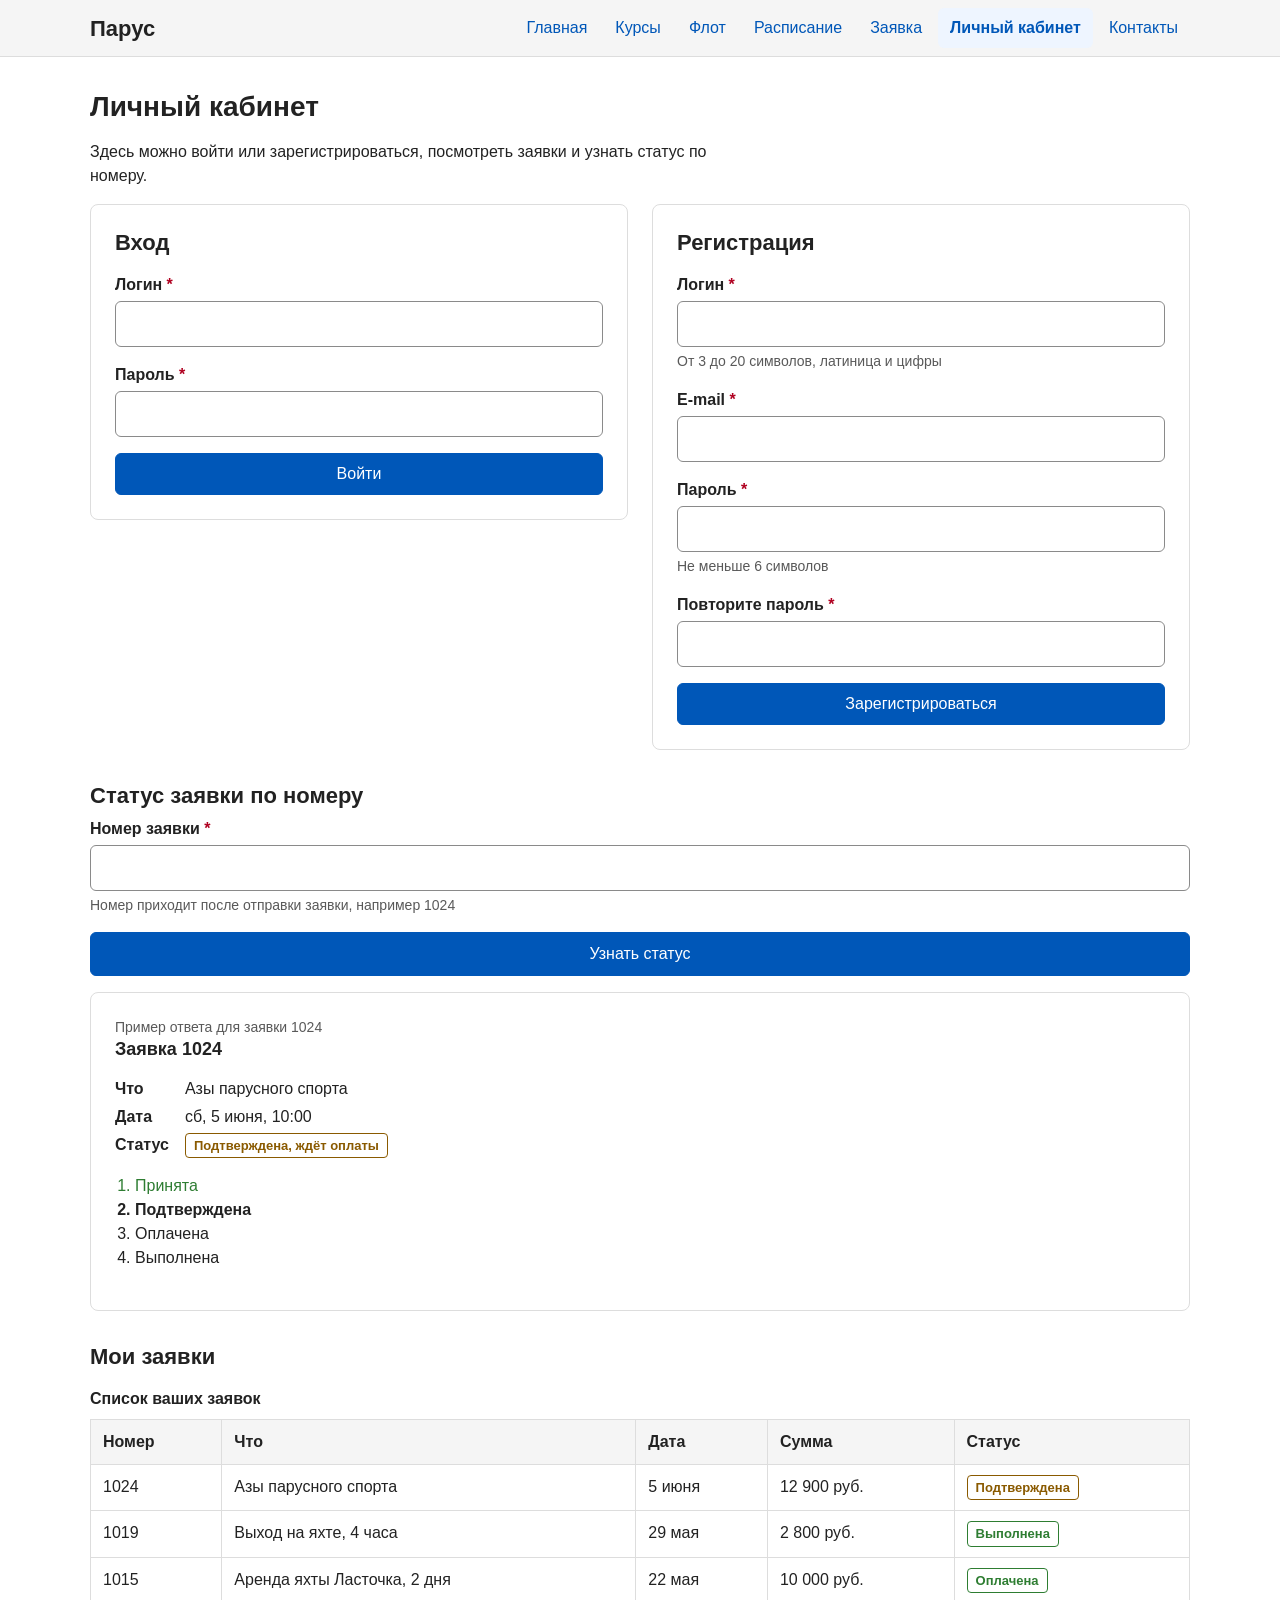
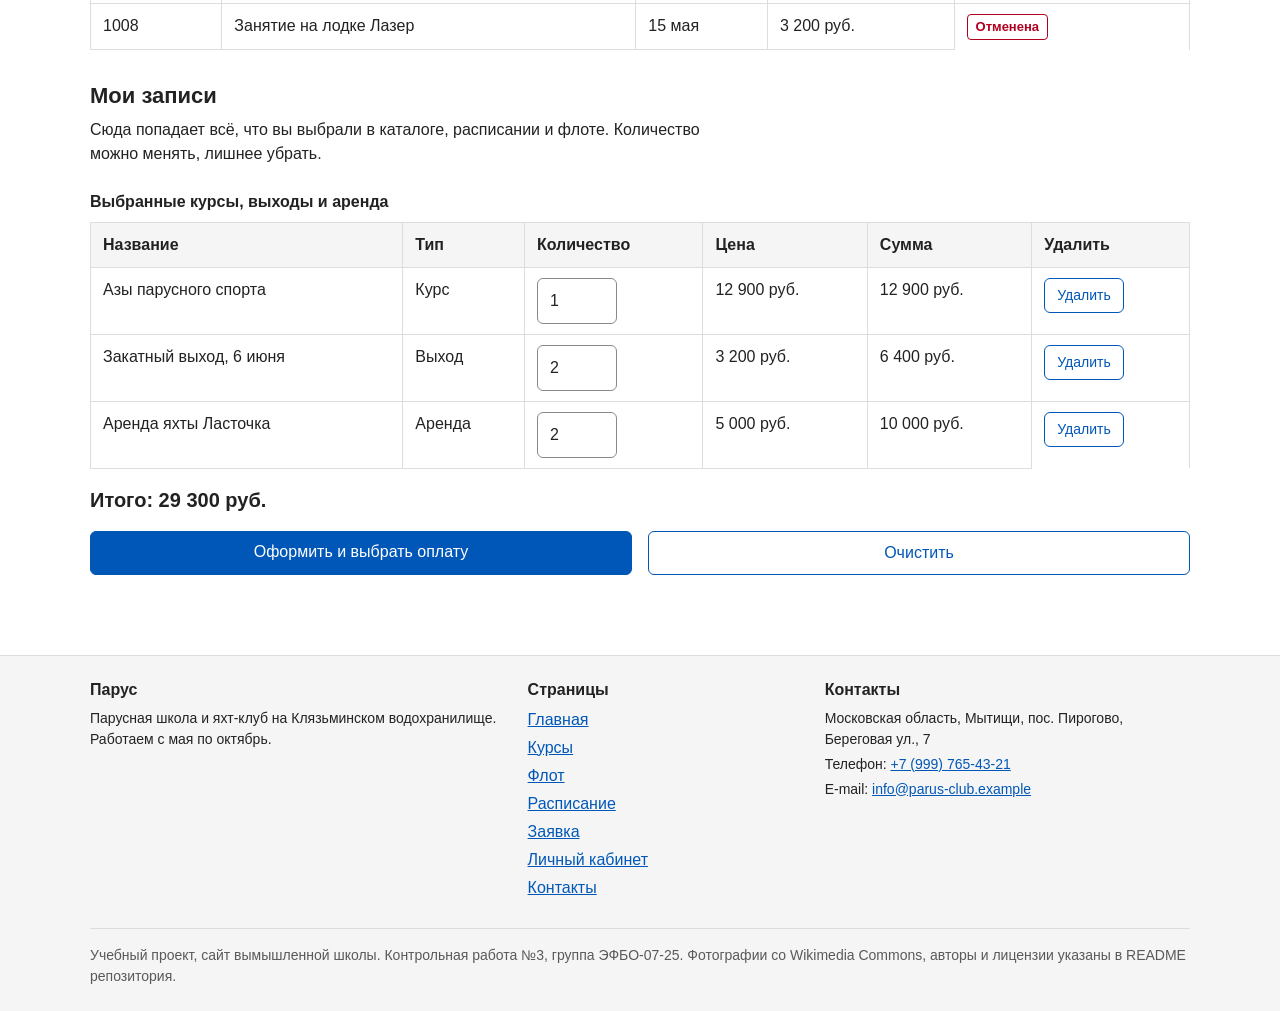
==== account.html @ 9e011e07 "chore: init kr4 project, copy files from kr3" ====
<!DOCTYPE html>
<html lang="ru">
<head>
    <meta charset="UTF-8">
    <meta name="viewport" content="width=device-width, initial-scale=1.0">
    <meta name="description" content="Личный кабинет: вход, регистрация, заявки, корзина записей и статус заявки по номеру.">
    <title>Личный кабинет | Парус</title>
    <link rel="icon" href="images/favicon.svg" type="image/svg+xml">
    <link rel="stylesheet" href="css/style.css">
    <link rel="stylesheet" href="css/responsive.css">
    <script src="js/main.js" defer></script>
</head>
<body>
    <a class="skip-link" href="#main">Перейти к основному содержимому</a>

    <header class="site-header" id="top">
        <div class="site-header__inner">
            <a class="site-header__logo" href="index.html">Парус</a>

            <button class="site-header__toggle" type="button" aria-expanded="false" aria-controls="site-nav">Меню</button>

            <nav class="site-nav" id="site-nav" aria-label="Основная навигация">
                <ul class="site-nav__list">
                    <li class="site-nav__item"><a class="site-nav__link" href="index.html">Главная</a></li>
                    <li class="site-nav__item"><a class="site-nav__link" href="courses.html">Курсы</a></li>
                    <li class="site-nav__item"><a class="site-nav__link" href="fleet.html">Флот</a></li>
                    <li class="site-nav__item"><a class="site-nav__link" href="schedule.html">Расписание</a></li>
                    <li class="site-nav__item"><a class="site-nav__link" href="order.html">Заявка</a></li>
                    <li class="site-nav__item"><a class="site-nav__link site-nav__link--active" href="account.html" aria-current="page">Личный кабинет</a></li>
                    <li class="site-nav__item"><a class="site-nav__link" href="contacts.html">Контакты</a></li>
                </ul>
            </nav>
        </div>
    </header>

    <main id="main" class="main" tabindex="-1">
        <h1>Личный кабинет</h1>
        <p class="section__text">Здесь можно войти или зарегистрироваться, посмотреть заявки и узнать статус по номеру.</p>

        <section class="section" id="auth">
            <div class="auth">
                <section class="auth__box" aria-labelledby="login-title">
                    <h2 id="login-title">Вход</h2>
                    <form class="form" id="login-form" action="account.html" method="get">
                        <div class="form__group">
                            <label class="form__label" for="login-name">Логин <span class="form__required" aria-hidden="true">*</span></label>
                            <input class="form__input" id="login-name" name="login" type="text" required autocomplete="username" aria-describedby="login-name-error">
                            <p class="form__error" id="login-name-error"></p>
                        </div>
                        <div class="form__group">
                            <label class="form__label" for="login-password">Пароль <span class="form__required" aria-hidden="true">*</span></label>
                            <input class="form__input" id="login-password" type="password" required autocomplete="current-password" aria-describedby="login-password-error">
                            <p class="form__error" id="login-password-error"></p>
                        </div>
                        <button class="button button--primary" type="submit">Войти</button>
                    </form>
                </section>
                <section class="auth__box" aria-labelledby="register-title">
                    <h2 id="register-title">Регистрация</h2>
                    <form class="form" id="register-form" action="account.html" method="get">
                        <div class="form__group">
                            <label class="form__label" for="reg-name">Логин <span class="form__required" aria-hidden="true">*</span></label>
                            <input class="form__input" id="reg-name" name="login" type="text" required autocomplete="username" aria-describedby="reg-name-hint reg-name-error">
                            <p class="form__note" id="reg-name-hint">От 3 до 20 символов, латиница и цифры</p>
                            <p class="form__error" id="reg-name-error"></p>
                        </div>
                        <div class="form__group">
                            <label class="form__label" for="reg-email">E-mail <span class="form__required" aria-hidden="true">*</span></label>
                            <input class="form__input" id="reg-email" name="email" type="email" required autocomplete="email" aria-describedby="reg-email-error">
                            <p class="form__error" id="reg-email-error"></p>
                        </div>
                        <div class="form__group">
                            <label class="form__label" for="reg-password">Пароль <span class="form__required" aria-hidden="true">*</span></label>
                            <input class="form__input" id="reg-password" type="password" required autocomplete="new-password" aria-describedby="reg-password-hint reg-password-error">
                            <p class="form__note" id="reg-password-hint">Не меньше 6 символов</p>
                            <p class="form__error" id="reg-password-error"></p>
                        </div>
                        <div class="form__group">
                            <label class="form__label" for="reg-password2">Повторите пароль <span class="form__required" aria-hidden="true">*</span></label>
                            <input class="form__input" id="reg-password2" type="password" required autocomplete="new-password" aria-describedby="reg-password2-error">
                            <p class="form__error" id="reg-password2-error"></p>
                        </div>
                        <button class="button button--primary" type="submit">Зарегистрироваться</button>
                    </form>
                </section>
            </div>
        </section>

        <section class="section" id="status">
            <h2 class="section__title">Статус заявки по номеру</h2>
            <form class="form" id="status-form" action="account.html" method="get">
                <div class="form__group">
                    <label class="form__label" for="status-number">Номер заявки <span class="form__required" aria-hidden="true">*</span></label>
                    <input class="form__input" id="status-number" name="number" type="number" required min="1" aria-describedby="status-number-hint status-number-error">
                    <p class="form__note" id="status-number-hint">Номер приходит после отправки заявки, например 1024</p>
                    <p class="form__error" id="status-number-error"></p>
                </div>
                <div class="form__actions">
                    <button class="button button--primary" type="submit">Узнать статус</button>
                </div>
            </form>
            <div class="status" id="status-result" aria-live="polite">
                <p class="form__note">Пример ответа для заявки 1024</p>
                <h3>Заявка 1024</h3>
                <dl class="course__facts">
                    <dt>Что</dt>
                    <dd>Азы парусного спорта</dd>
                    <dt>Дата</dt>
                    <dd>сб, 5 июня, 10:00</dd>
                    <dt>Статус</dt>
                    <dd><span class="badge badge--wait">Подтверждена, ждёт оплаты</span></dd>
                </dl>
                <ol class="status-steps">
                    <li class="status-steps__item status-steps__item--done">Принята</li>
                    <li class="status-steps__item status-steps__item--current">Подтверждена</li>
                    <li class="status-steps__item">Оплачена</li>
                    <li class="status-steps__item">Выполнена</li>
                </ol>
            </div>
        </section>

        <section class="section" id="orders">
            <h2 class="section__title">Мои заявки</h2>
            <table class="info-table table--cards">
                <caption id="orders-caption">Список ваших заявок</caption>
                <thead>
                    <tr><th scope="col">Номер</th><th scope="col">Что</th><th scope="col">Дата</th><th scope="col">Сумма</th><th scope="col">Статус</th></tr>
                </thead>
                <tbody>
                    <tr data-order="1024">
                        <td data-label="Номер">1024</td>
                        <td data-label="Что">Азы парусного спорта</td>
                        <td data-label="Дата">5 июня</td>
                        <td data-label="Сумма">12 900 руб.</td>
                        <td data-label="Статус"><span class="badge badge--wait">Подтверждена</span></td>
                    </tr>
                    <tr data-order="1019">
                        <td data-label="Номер">1019</td>
                        <td data-label="Что">Выход на яхте, 4 часа</td>
                        <td data-label="Дата">29 мая</td>
                        <td data-label="Сумма">2 800 руб.</td>
                        <td data-label="Статус"><span class="badge badge--ok">Выполнена</span></td>
                    </tr>
                    <tr data-order="1015">
                        <td data-label="Номер">1015</td>
                        <td data-label="Что">Аренда яхты Ласточка, 2 дня</td>
                        <td data-label="Дата">22 мая</td>
                        <td data-label="Сумма">10 000 руб.</td>
                        <td data-label="Статус"><span class="badge badge--ok">Оплачена</span></td>
                    </tr>
                    <tr data-order="1008">
                        <td data-label="Номер">1008</td>
                        <td data-label="Что">Занятие на лодке Лазер</td>
                        <td data-label="Дата">15 мая</td>
                        <td data-label="Сумма">3 200 руб.</td>
                        <td data-label="Статус"><span class="badge badge--closed">Отменена</span></td>
                    </tr>
                </tbody>
            </table>
        </section>

        <section class="section" id="cart">
            <h2 class="section__title">Мои записи</h2>
            <p class="section__text">Сюда попадает всё, что вы выбрали в каталоге, расписании и флоте. Количество можно менять, лишнее убрать.</p>
            <table class="info-table table--cards">
                <caption id="cart-caption">Выбранные курсы, выходы и аренда</caption>
                <thead>
                    <tr><th scope="col">Название</th><th scope="col">Тип</th><th scope="col">Количество</th><th scope="col">Цена</th><th scope="col">Сумма</th><th scope="col">Удалить</th></tr>
                </thead>
                <tbody>
                    <tr data-cart="1" data-kind="course" data-price="12900">
                        <td data-label="Название">Азы парусного спорта</td>
                        <td data-label="Тип">Курс</td>
                        <td data-label="Количество"><input class="form__input" id="cart-qty-1" name="qty" type="number" min="1" max="14" value="1" aria-label="Количество: Азы парусного спорта"></td>
                        <td data-label="Цена">12 900 руб.</td>
                        <td data-label="Сумма">12 900 руб.</td>
                        <td class="info-table__action" data-label="Удалить"><button class="button button--secondary button--small" type="button" data-remove="1">Удалить</button></td>
                    </tr>
                    <tr data-cart="2" data-kind="trip" data-price="3200">
                        <td data-label="Название">Закатный выход, 6 июня</td>
                        <td data-label="Тип">Выход</td>
                        <td data-label="Количество"><input class="form__input" id="cart-qty-2" name="qty" type="number" min="1" max="14" value="2" aria-label="Количество: Закатный выход, 6 июня"></td>
                        <td data-label="Цена">3 200 руб.</td>
                        <td data-label="Сумма">6 400 руб.</td>
                        <td class="info-table__action" data-label="Удалить"><button class="button button--secondary button--small" type="button" data-remove="2">Удалить</button></td>
                    </tr>
                    <tr data-cart="3" data-kind="rent" data-price="5000">
                        <td data-label="Название">Аренда яхты Ласточка</td>
                        <td data-label="Тип">Аренда</td>
                        <td data-label="Количество"><input class="form__input" id="cart-qty-3" name="qty" type="number" min="1" max="14" value="2" aria-label="Количество: Аренда яхты Ласточка"></td>
                        <td data-label="Цена">5 000 руб.</td>
                        <td data-label="Сумма">10 000 руб.</td>
                        <td class="info-table__action" data-label="Удалить"><button class="button button--secondary button--small" type="button" data-remove="3">Удалить</button></td>
                    </tr>
                </tbody>
            </table>
            <p class="cart__total" id="cart-total">Итого: 29 300 руб.</p>
            <div class="form__actions">
                <a class="button button--primary" href="order.html#payment">Оформить и выбрать оплату</a>
                <button class="button button--secondary" type="button" data-clear-cart>Очистить</button>
            </div>
        </section>
    </main>

    <footer class="site-footer">
        <div class="site-footer__inner">
            <div class="site-footer__col">
                <h2 class="site-footer__title">Парус</h2>
                <p class="site-footer__text">Парусная школа и яхт-клуб на Клязьминском водохранилище. Работаем с мая по октябрь.</p>
            </div>
            <div class="site-footer__col">
                <h2 class="site-footer__title">Страницы</h2>
                <ul class="site-footer__list">
                    <li class="site-footer__item"><a href="index.html">Главная</a></li>
                    <li class="site-footer__item"><a href="courses.html">Курсы</a></li>
                    <li class="site-footer__item"><a href="fleet.html">Флот</a></li>
                    <li class="site-footer__item"><a href="schedule.html">Расписание</a></li>
                    <li class="site-footer__item"><a href="order.html">Заявка</a></li>
                    <li class="site-footer__item"><a href="account.html">Личный кабинет</a></li>
                    <li class="site-footer__item"><a href="contacts.html">Контакты</a></li>
                </ul>
            </div>
            <div class="site-footer__col">
                <h2 class="site-footer__title">Контакты</h2>
                <p class="site-footer__text">Московская область, Мытищи, пос. Пирогово, Береговая ул., 7</p>
                <p class="site-footer__text">Телефон: <a href="tel:+79997654321">+7 (999) 765-43-21</a></p>
                <p class="site-footer__text">E-mail: <a href="mailto:info@parus-club.example">info@parus-club.example</a></p>
            </div>
        </div>
        <p class="site-footer__copy">Учебный проект, сайт вымышленной школы. Контрольная работа №3, группа ЭФБО-07-25. Фотографии со Wikimedia Commons, авторы и лицензии указаны в README репозитория.</p>
    </footer>
</body>
</html>
---- css/style.css ----
/* ===============================
1. Переменные проекта
=============================== */

:root {
    /* Основные цвета проекта */
    --color-bg: #ffffff;
    --color-text: #222222;
    --color-muted: #595959;
    --color-primary: #0057b8;
    --color-primary-dark: #003f86;
    --color-border: #dddddd;
    --color-field: #8a8a8a;
    --color-surface: #f5f5f5;
    --color-surface-accent: #eef5ff;
    --color-danger: #b00020;
    --color-success: #2e7d32;
    --color-warning: #8a5a00;
    --color-white: #ffffff;

    /* Отступы */
    --space-xs: 4px;
    --space-sm: 8px;
    --space-md: 16px;
    --space-lg: 24px;
    --space-xl: 32px;

    /* Скругления */
    --radius-sm: 6px;
    --radius-md: 8px;

    /* Размеры */
    --container-width: 1100px;
    --header-height: 64px;
}

/* ===============================
2. Базовые стили
=============================== */

body {
    margin: 0;
    font-family: Arial, Helvetica, sans-serif;
    font-size: 16px;
    line-height: 1.5;
    color: var(--color-text);
    background-color: var(--color-bg);
}

h1,
h2,
h3 {
    margin: 0 0 var(--space-md);
    line-height: 1.25;
}

h1 {
    font-size: 28px;
}

h2 {
    font-size: 22px;
}

h3 {
    font-size: 18px;
}

p {
    margin: 0 0 var(--space-md);
}

a {
    color: var(--color-primary);
}

a:hover {
    color: var(--color-primary-dark);
}

/*
Кнопка - отдельный блок. Цвет задаёт модификатор:
button--primary (основная) или button--secondary (второстепенная).
*/
.button {
    display: inline-block;
    padding: var(--space-sm) var(--space-md);
    font: inherit;
    text-align: center;
    text-decoration: none;
    border: 1px solid var(--color-primary);
    border-radius: var(--radius-sm);
    cursor: pointer;
}

.button--primary {
    color: var(--color-white);
    background-color: var(--color-primary);
}

/*
Цвет текста указан ещё раз, иначе у ссылки-кнопки срабатывает a:hover
и текст сливается с фоном.
*/
.button--primary:hover {
    color: var(--color-white);
    background-color: var(--color-primary-dark);
}

.button--secondary {
    color: var(--color-primary);
    background-color: var(--color-white);
}

.button--secondary:hover {
    color: var(--color-primary-dark);
    background-color: var(--color-surface-accent);
}

.button--small {
    padding: 6px 12px;
    font-size: 14px;
}

/*
Бейдж: категория курса, статус заявки, пометка "Набор закрыт".
*/
.badge {
    display: inline-block;
    padding: 2px 8px;
    font-size: 13px;
    font-weight: bold;
    color: var(--color-primary);
    background-color: var(--color-surface-accent);
    border: 1px solid var(--color-primary);
    border-radius: 4px;
}

.badge--closed {
    color: var(--color-danger);
    background-color: var(--color-white);
    border-color: var(--color-danger);
}

.badge--ok {
    color: var(--color-success);
    background-color: var(--color-white);
    border-color: var(--color-success);
}

.badge--wait {
    color: var(--color-warning);
    background-color: var(--color-white);
    border-color: var(--color-warning);
}

.muted {
    color: var(--color-muted);
}

/* ===============================
3. Шапка и навигация
=============================== */

.site-header {
    background-color: var(--color-surface);
    border-bottom: 1px solid var(--color-border);
}

.site-header__logo {
    font-size: 22px;
    font-weight: bold;
    color: var(--color-text);
    text-decoration: none;
}

.site-header__logo:hover {
    color: var(--color-primary);
}

.site-nav__list {
    margin: 0;
    padding: 0;
    list-style: none;
}

.site-nav__link {
    color: var(--color-primary);
    text-decoration: none;
    border-radius: var(--radius-sm);
}

.site-nav__link:hover {
    color: var(--color-white);
    background-color: var(--color-primary);
}

/* Пункт текущей страницы */
.site-nav__link--active {
    font-weight: bold;
    background-color: var(--color-surface-accent);
}

/* ===============================
4. Подвал
=============================== */

.site-footer {
    margin-top: var(--space-xl);
    background-color: var(--color-surface);
    border-top: 1px solid var(--color-border);
}

.site-footer__title {
    margin-bottom: var(--space-sm);
    font-size: 16px;
}

.site-footer__list {
    margin: 0;
    padding: 0;
    list-style: none;
}

.site-footer__item {
    margin-bottom: var(--space-xs);
}

.site-footer__text {
    margin: 0 0 var(--space-xs);
    font-size: 14px;
}

.site-footer__copy {
    margin: 0;
    padding: var(--space-md) 0 var(--space-lg);
    font-size: 14px;
    color: var(--color-muted);
    border-top: 1px solid var(--color-border);
}

/* ===============================
5. Разделы страницы
=============================== */

.section {
    margin-bottom: var(--space-xl);
}

.section__header {
    margin-bottom: var(--space-md);
}

.section__title {
    margin-bottom: var(--space-sm);
}

.section__text {
    max-width: 70ch;
}

/* Главный блок страницы */
.hero__title {
    font-size: 30px;
}

.hero__text {
    font-size: 18px;
}

.hero__image {
    display: block;
    border: 1px solid var(--color-border);
    border-radius: var(--radius-md);
}

/* Короткие факты о школе */
.facts__item {
    padding: var(--space-md);
    background-color: var(--color-surface);
    border: 1px solid var(--color-border);
    border-radius: var(--radius-md);
}

.facts__title {
    margin-bottom: var(--space-xs);
    font-size: 18px;
}

.facts__text {
    margin: 0;
}

/* ===============================
6. Карточки курсов, лодок и отзывов
=============================== */

.product-card {
    background-color: var(--color-white);
    border: 1px solid var(--color-border);
    border-radius: var(--radius-md);
    overflow: hidden;
}

.product-card__image {
    display: block;
    width: 100%;
    aspect-ratio: 4 / 3;
    object-fit: cover;
}

.product-card__body {
    padding: var(--space-md);
}

.product-card__category {
    margin-bottom: var(--space-xs);
    font-size: 14px;
    color: var(--color-muted);
}

.product-card__title {
    margin-bottom: var(--space-sm);
    font-size: 18px;
}

.product-card__link {
    color: var(--color-text);
    text-decoration: none;
}

.product-card__link:hover {
    color: var(--color-primary);
    text-decoration: underline;
}

.product-card__description {
    font-size: 15px;
}

.product-card__meta {
    margin: 0 0 var(--space-sm);
    padding: 0;
    font-size: 14px;
    list-style: none;
}

.product-card__price {
    margin-bottom: var(--space-md);
    font-size: 20px;
    font-weight: bold;
}

.review {
    margin: 0;
    padding: var(--space-md);
    background-color: var(--color-surface);
    border: 1px solid var(--color-border);
    border-radius: var(--radius-md);
}

.review__text {
    margin-bottom: var(--space-sm);
}

.review__author {
    margin: 0;
    font-size: 14px;
    color: var(--color-muted);
}

/* ===============================
7. Таблицы
=============================== */

.info-table {
    border-collapse: collapse;
}

.info-table th,
.info-table td {
    padding: 10px 12px;
    text-align: left;
    vertical-align: top;
    border: 1px solid var(--color-border);
}

.info-table th {
    background-color: var(--color-surface);
}

.info-table caption {
    padding: var(--space-sm) 0;
    font-weight: bold;
    text-align: left;
}

/* ===============================
8. Каталог и фильтры
=============================== */

.catalog-filters {
    padding: var(--space-md);
    background-color: var(--color-surface);
    border: 1px solid var(--color-border);
    border-radius: var(--radius-md);
}

.catalog-filters__title {
    margin-bottom: var(--space-md);
    font-size: 18px;
}

.catalog-count {
    font-weight: bold;
}

.catalog-empty {
    padding: var(--space-md);
    border: 1px dashed var(--color-field);
    border-radius: var(--radius-md);
}

/* ===============================
9. Формы
=============================== */

.form__label {
    font-weight: bold;
}

.form__input,
.form__select,
.form__textarea {
    padding: 10px 12px;
    font: inherit;
    color: var(--color-text);
    background-color: var(--color-white);
    border: 1px solid var(--color-field);
    border-radius: var(--radius-sm);
}

.form__textarea {
    resize: vertical;
}

.form__fieldset {
    margin: 0;
    padding: var(--space-sm) var(--space-md) var(--space-md);
    border: 1px solid var(--color-border);
    border-radius: var(--radius-md);
}

.form__legend {
    padding: 0 var(--space-sm);
    font-weight: bold;
}

.form__note {
    margin: 0;
    font-size: 14px;
    color: var(--color-muted);
}

.form__error {
    margin: 0;
    font-size: 14px;
    color: var(--color-danger);
}

.form__error:empty {
    display: none;
}

.form__check {
    display: flex;
    align-items: flex-start;
    gap: var(--space-sm);
}

.payment-block__title {
    margin: 0;
    font-size: 18px;
    font-weight: bold;
}

.payment-block {
    padding: var(--space-md);
    background-color: var(--color-surface);
    border: 1px solid var(--color-border);
    border-radius: var(--radius-md);
}

.form__result:empty {
    display: none;
}

.form__result {
    margin: 0;
    padding: var(--space-md);
    background-color: var(--color-surface-accent);
    border: 1px solid var(--color-primary);
    border-radius: var(--radius-md);
}

/* ===============================
10. Модальное окно
=============================== */

.modal {
    padding: var(--space-md);
    color: var(--color-text);
    background-color: var(--color-white);
    border: 1px solid var(--color-field);
    border-radius: var(--radius-md);
}

.modal::backdrop {
    background-color: rgb(0 0 0 / 0.5);
}

.modal__title {
    margin-bottom: var(--space-sm);
}

.modal__close {
    font: inherit;
    font-size: 24px;
    line-height: 1;
    color: var(--color-text);
    background-color: var(--color-white);
    border: 1px solid var(--color-field);
    border-radius: var(--radius-sm);
    cursor: pointer;
}

/* ===============================
11. Страница курса, флот, расписание, заказ, кабинет, контакты
=============================== */

.course__facts,
.specs {
    margin: 0 0 var(--space-md);
    padding: 0;
}

.course__facts dt,
.specs dt {
    font-weight: bold;
}

.program__item {
    margin-bottom: var(--space-md);
}

.instructor {
    padding: var(--space-md);
    border: 1px solid var(--color-border);
    border-radius: var(--radius-md);
}

.instructor__name {
    margin-bottom: var(--space-xs);
    font-size: 18px;
}

.instructor__role {
    margin-bottom: var(--space-sm);
    font-size: 14px;
    color: var(--color-muted);
}

.steps {
    margin: 0;
    padding-left: 20px;
}

.steps__item {
    margin-bottom: var(--space-sm);
}

.calc,
.aside-box,
.quiz,
.auth__box,
.status {
    padding: var(--space-md);
    border: 1px solid var(--color-border);
    border-radius: var(--radius-md);
}

.calc__result {
    margin: 0;
    font-size: 18px;
}

.form + .status {
    margin-top: var(--space-md);
}

.status-steps {
    margin: 0 0 var(--space-md);
    padding-left: 20px;
}

.status-steps__item--done {
    color: var(--color-success);
}

.status-steps__item--current {
    font-weight: bold;
}

.cart__total {
    font-size: 20px;
    font-weight: bold;
}

.contact-card {
    padding: var(--space-md);
    background-color: var(--color-surface);
    border: 1px solid var(--color-border);
    border-radius: var(--radius-md);
}

.contact-card__title {
    margin-bottom: var(--space-xs);
    font-size: 16px;
}

.contact-card__text {
    margin: 0;
}

.map {
    border: 1px solid var(--color-border);
    border-radius: var(--radius-md);
}

.faq__item {
    padding: var(--space-sm) var(--space-md);
    border: 1px solid var(--color-border);
    border-radius: var(--radius-md);
}

.faq__question {
    font-weight: bold;
    cursor: pointer;
}

.faq__answer {
    margin: var(--space-sm) 0 0;
}

/* ===============================
12. Доступность
=============================== */

/*
Видимый фокус при переходе клавишей Tab на всех интерактивных
элементах: ссылки, кнопки, поля, вопросы, прокручиваемая обёртка таблицы.
Рамка 3px с отступом заметна и на синих кнопках.
*/
:focus-visible {
    outline: 3px solid var(--color-primary);
    outline-offset: 3px;
}

/*
Ссылка пропуска к основному содержимому. Спрятана за верхним краем
экрана и появляется только при фокусе с клавиатуры.
display: none не используем, иначе до неё нельзя дойти клавишей Tab.
*/
.skip-link {
    position: absolute;
    top: -100px;
    left: var(--space-md);
    z-index: 1000;
    padding: var(--space-sm) 12px;
    color: var(--color-white);
    background-color: #111111;
    border-radius: var(--radius-sm);
    text-decoration: none;
}

.skip-link:focus,
.skip-link:focus-visible {
    top: var(--space-md);
    color: var(--color-white);
}

/*
На main фокус переходит после ссылки пропуска (tabindex="-1").
Рамку вокруг всего содержимого страницы не рисуем.
*/
.main:focus {
    outline: none;
}

/*
Звёздочка у обязательных полей. Цвет не единственный признак:
рядом с формой есть пояснение, а у поля стоит атрибут required.
*/
.form__required {
    color: var(--color-danger);
}

/* Поле с ошибкой выделяется рамкой и текстом сообщения под полем */
.form__input[aria-invalid="true"],
.form__select[aria-invalid="true"],
.form__textarea[aria-invalid="true"] {
    border-color: var(--color-danger);
    border-width: 2px;
}
---- css/responsive.css ----
/*
  Адаптивные стили для контрольной работы №3.
  Подход: Mobile First.
  Базовые стили рассчитаны на мобильный экран.
  Расширения добавляются через min-width медиазапросы.
*/

/*
Точки перелома выбраны там, где содержимому становится тесно
или, наоборот, появляется место, а не под конкретные модели телефонов:

640px  - карточки в две колонки, подвал в две колонки, поля формы по два в строке,
         таблицы-карточки по две в ряд;
768px  - фото рядом с текстом, шапка прилипает к верху окна, блоки с отступами побольше;
900px  - таблицы-карточки снова обычные таблицы, главный блок в две колонки,
         отзывы и преподаватели в три колонки;
1024px - меню в одну строку вместо кнопки, фильтры каталога слева,
         заявка и калькулятор рядом, карточки в три колонки;
1200px - в каталоге с фильтрами три карточки в ряд.

Проверенные ширины: 360px, 430px, 768px, 1024px, 1440px.
*/

/* ===============================
Базовый каркас
=============================== */

*,
*::before,
*::after {
    box-sizing: border-box;
}

html {
    scroll-behavior: smooth;
}

/*
Картинки и видео не выходят за пределы своего блока.
height: auto сохраняет пропорции.
*/
img,
video {
    max-width: 100%;
    height: auto;
}

picture {
    display: block;
}

/*
Защита от горизонтального скролла всей страницы.
Причины переполнения исправлены в раскладке (таблицы лежат в обёртке,
сетки используют minmax(0, 1fr)), правило оставлено на всякий случай.
*/
body {
    overflow-x: hidden;
}

/*
Контейнер: почти вся ширина экрана, но не больше 1100px.
Отступы по бокам задаёт сама ширина (100% - 32px).
*/
.main,
.site-header__inner,
.site-footer__inner,
.site-footer__copy {
    width: min(100% - 32px, var(--container-width));
    margin-inline: auto;
}

.main {
    padding-block: var(--space-lg) var(--space-sm);
}

/* ===============================
Шапка и меню (телефон)
=============================== */

/*
На телефоне в шапке логотип слева и кнопка "Меню" справа.
flex-wrap нужен, чтобы открытое меню переносилось на новую строку.
*/
.site-header__inner {
    display: flex;
    flex-wrap: wrap;
    align-items: center;
    justify-content: space-between;
    gap: var(--space-sm);
    padding-block: var(--space-sm);
}

.site-header__logo {
    flex-shrink: 0;
}

.site-header__toggle {
    min-height: 44px;
    padding: var(--space-sm) var(--space-md);
    font: inherit;
    color: var(--color-primary);
    background-color: var(--color-white);
    border: 1px solid var(--color-primary);
    border-radius: var(--radius-sm);
    cursor: pointer;
}

.site-header__toggle:hover {
    background-color: var(--color-surface-accent);
}

/*
Меню скрыто, пока не нажата кнопка "Меню".
Класс site-nav--open добавляется в js/main.js.
*/
.site-nav {
    display: none;
    flex-basis: 100%;
}

.site-nav--open {
    display: block;
}

/* На телефоне пункты меню идут в колонку */
.site-nav__list {
    display: flex;
    flex-direction: column;
    gap: var(--space-xs);
    padding-bottom: var(--space-sm);
}

/* display: block делает кликабельным весь пункт, padding увеличивает зону нажатия */
.site-nav__link {
    display: block;
    padding: 12px var(--space-md);
}

/* ===============================
Главный блок
=============================== */

.hero {
    display: grid;
    gap: var(--space-lg);
    align-items: center;
    margin-bottom: var(--space-xl);
}

.hero__content {
    min-width: 0;
}

.hero__title {
    font-size: clamp(26px, 7vw, 40px);
    line-height: 1.15;
}

.hero__actions {
    display: flex;
    flex-wrap: wrap;
    gap: var(--space-sm) var(--space-md);
}

.hero__actions .button {
    flex: 1 1 200px;
    min-height: 44px;
    padding-block: 10px;
}

.hero__picture {
    display: block;
}

.hero__image {
    width: 100%;
    margin-inline: auto;
}

/* ===============================
Блоки с карточками (Grid)
=============================== */

/* Заголовок раздела и ссылка рядом с ним в одной строке */
.section__header {
    display: flex;
    flex-wrap: wrap;
    align-items: baseline;
    justify-content: space-between;
    gap: var(--space-xs) var(--space-md);
}

.facts,
.reviews,
.instructors,
.contacts-grid {
    display: grid;
    grid-template-columns: minmax(0, 1fr);
    gap: var(--space-md);
    margin: 0;
    padding: 0;
    list-style: none;
}

/*
Сетка карточек: одна колонка на телефоне.
minmax(0, 1fr) не даёт длинному слову растянуть колонку.
*/
.products-grid {
    display: grid;
    grid-template-columns: minmax(0, 1fr);
    gap: var(--space-md);
    margin: 0 0 var(--space-lg);
    padding: 0;
    list-style: none;
}

.product-card {
    display: flex;
    flex-direction: column;
    min-width: 0;
}

.product-card__body {
    display: flex;
    flex: 1;
    flex-direction: column;
}

.product-card__title,
.product-card__description {
    overflow-wrap: anywhere;
}

.product-card__actions {
    display: flex;
    flex-wrap: wrap;
    gap: var(--space-sm);
    margin-top: auto;
}

.product-card__actions .button {
    display: flex;
    flex: 1 1 auto;
    align-items: center;
    justify-content: center;
    min-height: 44px;
}

.review,
.instructor,
.contact-card {
    min-width: 0;
    overflow-wrap: anywhere;
}

/* ===============================
Таблицы
=============================== */

/*
Широкая таблица лежит в обёртке с горизонтальной прокруткой,
вся страница при этом не прокручивается вбок.
*/
.table-wrapper {
    width: 100%;
    margin-bottom: var(--space-md);
    overflow-x: auto;
    -webkit-overflow-scrolling: touch;
}

.info-table {
    width: 100%;
}

.table-wrapper .info-table {
    min-width: 640px;
}

/*
Таблица-карточки (самостоятельная доработка).
На телефоне каждая строка таблицы выглядит отдельной карточкой,
название столбца берётся из атрибута data-label у ячейки.
Заголовок таблицы прячется визуально, но остаётся для программ чтения с экрана.
*/
.table--cards {
    display: block;
    width: 100%;
    margin-bottom: var(--space-md);
}

.table--cards caption {
    display: block;
}

.table--cards thead {
    position: absolute;
    width: 1px;
    height: 1px;
    overflow: hidden;
    clip: rect(0 0 0 0);
    white-space: nowrap;
}

.table--cards tbody {
    display: block;
}

.table--cards tr {
    display: block;
    margin-bottom: var(--space-md);
    background-color: var(--color-white);
    border: 1px solid var(--color-border);
    border-radius: var(--radius-md);
}

.table--cards td,
.table--cards tbody th {
    display: flex;
    gap: var(--space-md);
    align-items: center;
    justify-content: space-between;
    min-width: 0;
    text-align: right;
    background-color: transparent;
    border: 0;
    border-bottom: 1px solid var(--color-border);
}

.table--cards tr > :last-child {
    border-bottom: 0;
}

.table--cards td::before {
    flex: 0 0 38%;
    font-weight: bold;
    text-align: left;
    content: attr(data-label);
}

.table--cards .form__input {
    width: 90px;
}

/* Ячейка с кнопкой: без подписи, кнопка на всю ширину карточки */
.table--cards .info-table__action::before {
    display: none;
}

.table--cards .info-table__action .button {
    flex: 1;
    min-height: 44px;
    display: flex;
    align-items: center;
    justify-content: center;
}

/* ===============================
Формы
=============================== */

.form {
    display: grid;
    gap: var(--space-md);
}

.form__group {
    display: grid;
    align-content: start;
    gap: var(--space-xs);
    min-width: 0;
}

.form__row {
    display: grid;
    grid-template-columns: minmax(0, 1fr);
    align-items: start;
    gap: var(--space-md);
}

.form h3 {
    margin: 0;
}

/* Поля не меньше 44px по высоте, чтобы в них было удобно попасть пальцем */
.form__input,
.form__select,
.form__textarea {
    width: 100%;
    min-height: 44px;
}

.form__textarea {
    min-height: 120px;
}

.form__fieldset {
    min-width: 0;
}

.form__check {
    align-items: center;
    min-height: 44px;
}

.form__check input {
    flex: none;
    width: 22px;
    height: 22px;
}

.form__actions {
    display: flex;
    flex-wrap: wrap;
    gap: var(--space-sm) var(--space-md);
}

.form__actions .button {
    flex: 1 1 160px;
    min-height: 44px;
}

/* ===============================
Каталог и фильтры
=============================== */

.catalog-layout {
    display: grid;
    gap: var(--space-lg);
}

.catalog-layout__products {
    min-width: 0;
}

/*
На телефоне и планшете фильтры над карточками и свёрнуты в кнопку.
Открывает их js/main.js (класс catalog-filters--open).
*/
.catalog-filters__toggle {
    width: 100%;
    min-height: 44px;
    padding: var(--space-sm) var(--space-md);
    font: inherit;
    color: var(--color-primary);
    background-color: var(--color-white);
    border: 1px solid var(--color-primary);
    border-radius: var(--radius-sm);
    cursor: pointer;
}

.catalog-filters__form {
    display: none;
    margin-top: var(--space-md);
}

.catalog-filters--open .catalog-filters__form {
    display: grid;
}

.catalog-filters__title {
    display: none;
}

/* ===============================
Модальное окно
=============================== */

/*
Окно не шире экрана минус 32px и прокручивается внутри,
если форма не помещается по высоте.
*/
.modal {
    width: min(100% - 32px, 560px);
    max-height: calc(100vh - 32px);
    overflow: auto;
}

.modal__head {
    display: flex;
    gap: var(--space-md);
    align-items: flex-start;
    justify-content: space-between;
}

.modal__close {
    flex: none;
    width: 44px;
    height: 44px;
}

/* ===============================
Страницы курса, флота, заявки, кабинета, контактов
=============================== */

/*
Блок "текст и фото". На телефоне фото и текст друг под другом,
с 768px текст и фото стоят рядом (две колонки Grid).
*/
.split {
    display: grid;
    gap: var(--space-lg);
}

.split__picture,
.split__text {
    display: block;
    min-width: 0;
}

.split + .facts {
    margin-top: var(--space-lg);
}

.split__image {
    width: 100%;
    border: 1px solid var(--color-border);
    border-radius: var(--radius-md);
}

/* Определения "название - значение" в две колонки */
.course__facts,
.specs {
    display: grid;
    grid-template-columns: max-content minmax(0, 1fr);
    gap: var(--space-xs) var(--space-md);
}

.course__facts dd,
.specs dd {
    margin: 0;
    overflow-wrap: anywhere;
}

.order,
.auth {
    display: grid;
    grid-template-columns: minmax(0, 1fr);
    gap: var(--space-lg);
}

.order__main,
.order__aside {
    display: grid;
    gap: var(--space-lg);
    min-width: 0;
}

.compare__result {
    margin-bottom: var(--space-md);
}

.faq {
    display: grid;
    gap: var(--space-sm);
}

/* Карта Яндекса: пропорции задаёт aspect-ratio, ширина не больше экрана */
.map {
    width: 100%;
    aspect-ratio: 4 / 3;
    overflow: hidden;
}

.map iframe {
    display: block;
    width: 100%;
    height: 100%;
    border: 0;
}

/* ===============================
Подвал
=============================== */

.site-footer__inner {
    display: grid;
    grid-template-columns: minmax(0, 1fr);
    gap: var(--space-md);
    padding-block: var(--space-lg);
}

/* ===============================
640px: большие телефоны и небольшие планшеты
=============================== */

@media (min-width: 640px) {
    .products-grid,
    .facts,
    .contacts-grid,
    .site-footer__inner,
    .form__row {
        grid-template-columns: repeat(2, minmax(0, 1fr));
    }

    .map {
        aspect-ratio: 16 / 9;
    }

    /* Карточки вместо строк таблицы встают по две в ряд */
    .table--cards tbody {
        display: grid;
        grid-template-columns: repeat(2, minmax(0, 1fr));
        gap: var(--space-md);
    }

    .table--cards tr {
        margin-bottom: 0;
    }
}

/* ===============================
768px: планшет
=============================== */

@media (min-width: 768px) {
    .main {
        padding-block: var(--space-xl) var(--space-md);
    }

    /* Шапка прилипает к верху окна, якоря не прячутся под ней */
    html {
        scroll-padding-top: calc(var(--header-height) + var(--space-md));
    }

    .site-header {
        position: sticky;
        top: 0;
        z-index: 100;
    }

    .table--cards .form__input {
        width: 80px;
    }

    .split {
        grid-template-columns: repeat(2, minmax(0, 1fr));
        align-items: start;
    }

    .auth {
        grid-template-columns: repeat(2, minmax(0, 1fr));
        align-items: start;
    }

    .calc,
    .aside-box,
    .quiz,
    .auth__box,
    .status {
        padding: var(--space-lg);
    }
}

/* ===============================
900px: небольшой ноутбук
=============================== */

@media (min-width: 900px) {
    /*
    Места хватает, поэтому таблицы-карточки снова показываются
    обычными таблицами: возвращаем табличные значения display.
    */
    .table--cards {
        display: table;
    }

    .table--cards caption {
        display: table-caption;
    }

    .table--cards thead {
        position: static;
        display: table-header-group;
        width: auto;
        height: auto;
        overflow: visible;
        clip: auto;
        white-space: normal;
    }

    .table--cards tbody {
        display: table-row-group;
    }

    .table--cards tr {
        display: table-row;
        margin: 0;
        border: 0;
        border-radius: 0;
    }

    .table--cards td,
    .table--cards tbody th {
        display: table-cell;
        text-align: left;
        border: 1px solid var(--color-border);
    }

    .table--cards td::before {
        content: none;
    }

    .table--cards .info-table__action .button {
        flex: none;
        display: inline-block;
        min-height: 0;
    }

    /*
    Текст слева, фото справа. Колонка с фото от 320px до 440px,
    текст занимает остальное место.
    */
    .hero {
        grid-template-columns: minmax(0, 1fr) minmax(320px, 440px);
    }

    .reviews,
    .instructors {
        grid-template-columns: repeat(3, minmax(0, 1fr));
    }

    .facts {
        grid-template-columns: repeat(3, minmax(0, 1fr));
    }
}

/* ===============================
1024px: компьютер
=============================== */

@media (min-width: 1024px) {
    /*
    Все 7 пунктов меню помещаются в одну строку вместе с логотипом,
    поэтому кнопка "Меню" больше не нужна.
    */
    .site-header__inner {
        flex-wrap: nowrap;
        gap: var(--space-lg);
    }

    .site-header__toggle {
        display: none;
    }

    .site-nav {
        display: block;
        flex-basis: auto;
        flex-grow: 1;
        min-width: 0;
    }

    .site-nav__list {
        flex-direction: row;
        flex-wrap: wrap;
        align-items: center;
        justify-content: flex-end;
        padding: 0;
    }

    .site-nav__link {
        padding: var(--space-sm) 12px;
        white-space: nowrap;
    }

    .products-grid {
        grid-template-columns: repeat(3, minmax(0, 1fr));
    }

    .contacts-grid {
        grid-template-columns: repeat(4, minmax(0, 1fr));
    }

    .site-footer__inner {
        grid-template-columns: 1.5fr 1fr 1.3fr;
    }

    /* Заявка слева, калькулятор и подсказки справа */
    .order {
        grid-template-columns: minmax(0, 2fr) minmax(0, 1fr);
        align-items: start;
    }

    .order__aside {
        position: sticky;
        top: calc(var(--header-height) + var(--space-md));
    }

    /*
    Фильтры слева шириной 260px, карточки занимают остальное место.
    Кнопка "Поиск и фильтры" не нужна, фильтры всегда открыты.
    */
    .catalog-layout {
        grid-template-columns: 260px minmax(0, 1fr);
        align-items: start;
    }

    .catalog-layout__filters {
        position: sticky;
        top: calc(var(--header-height) + var(--space-md));
    }

    .catalog-filters__toggle {
        display: none;
    }

    .catalog-filters__title {
        display: block;
    }

    .catalog-filters__form {
        display: grid;
        margin-top: 0;
    }

    /* Рядом с фильтрами места меньше, поэтому в каталоге по две карточки в ряд */
    .catalog-layout .products-grid {
        grid-template-columns: repeat(2, minmax(0, 1fr));
    }
}

/* ===============================
1200px: широкий экран
=============================== */

@media (min-width: 1200px) {
    .catalog-layout .products-grid {
        grid-template-columns: repeat(3, minmax(0, 1fr));
    }
}

/*
Если в системе включено "Уменьшить движение",
плавная прокрутка к якорям отключается.
*/
@media (prefers-reduced-motion: reduce) {
    html {
        scroll-behavior: auto;
    }
}
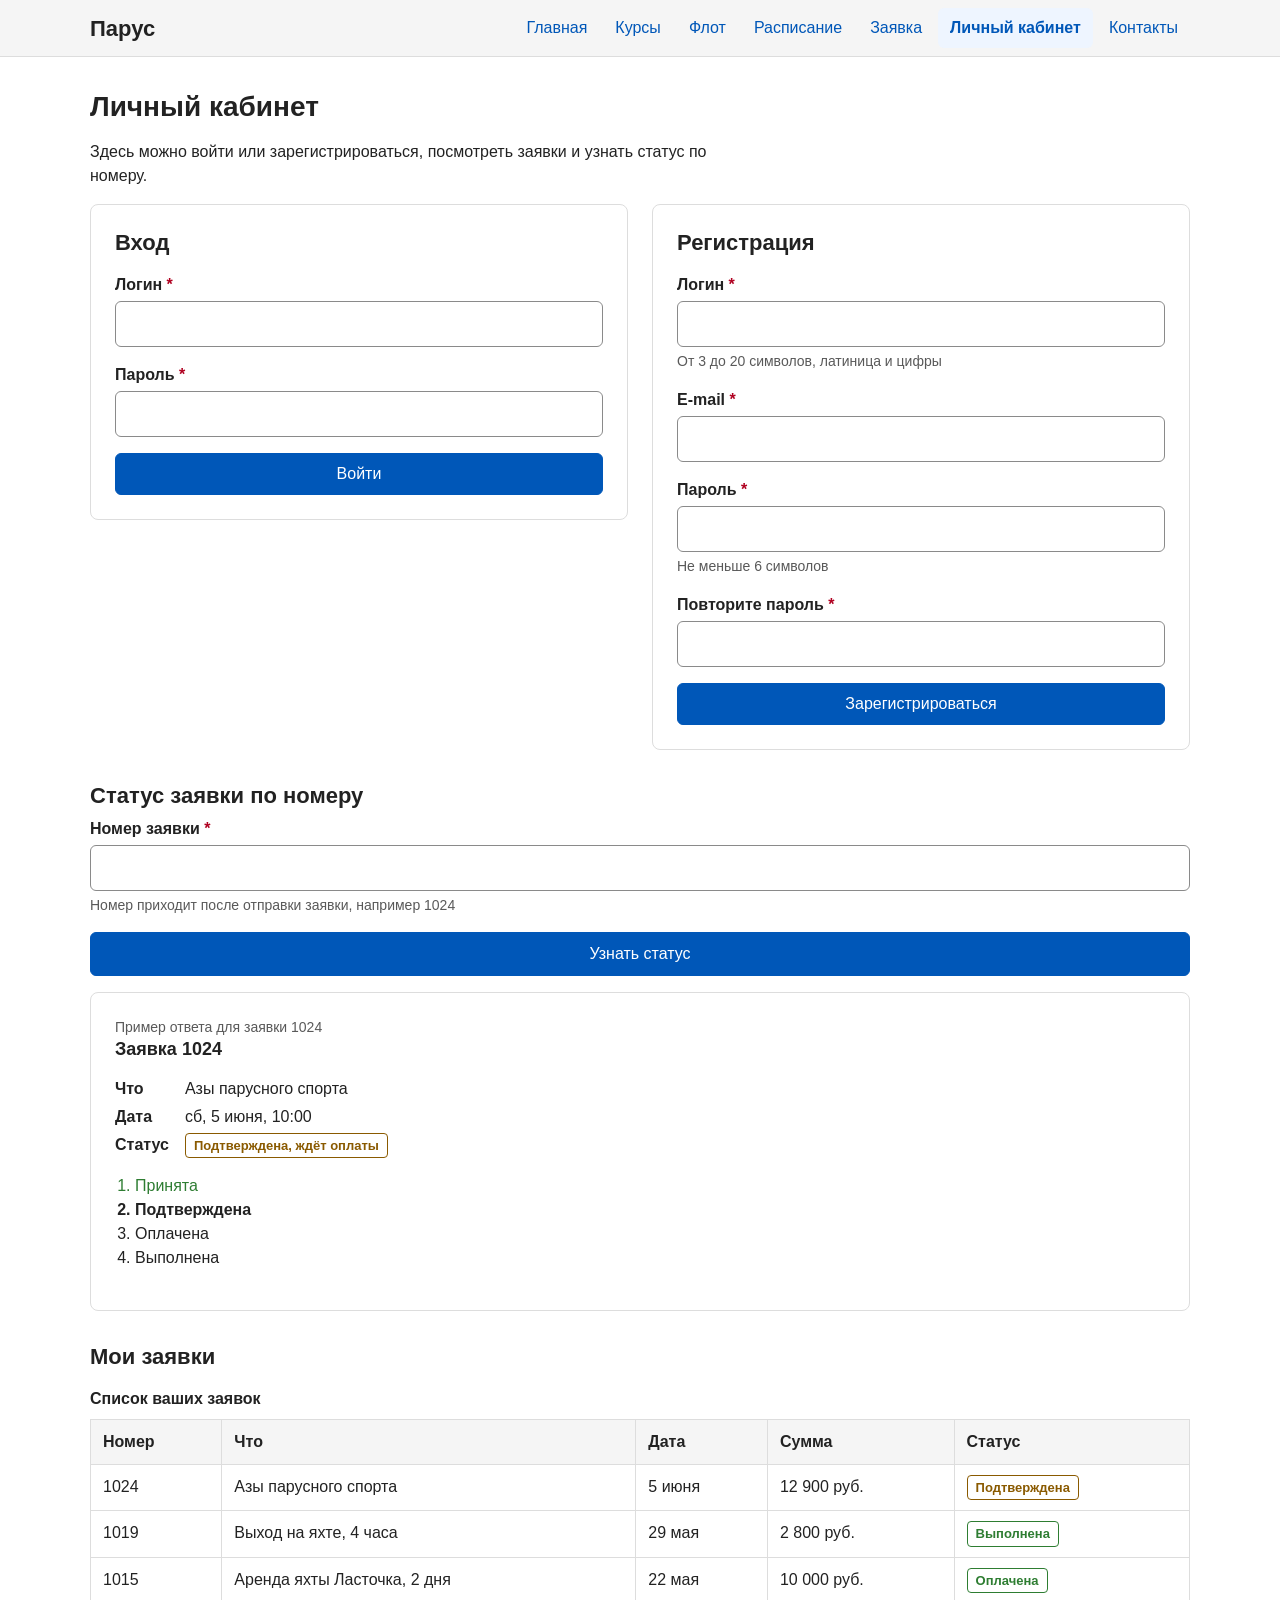
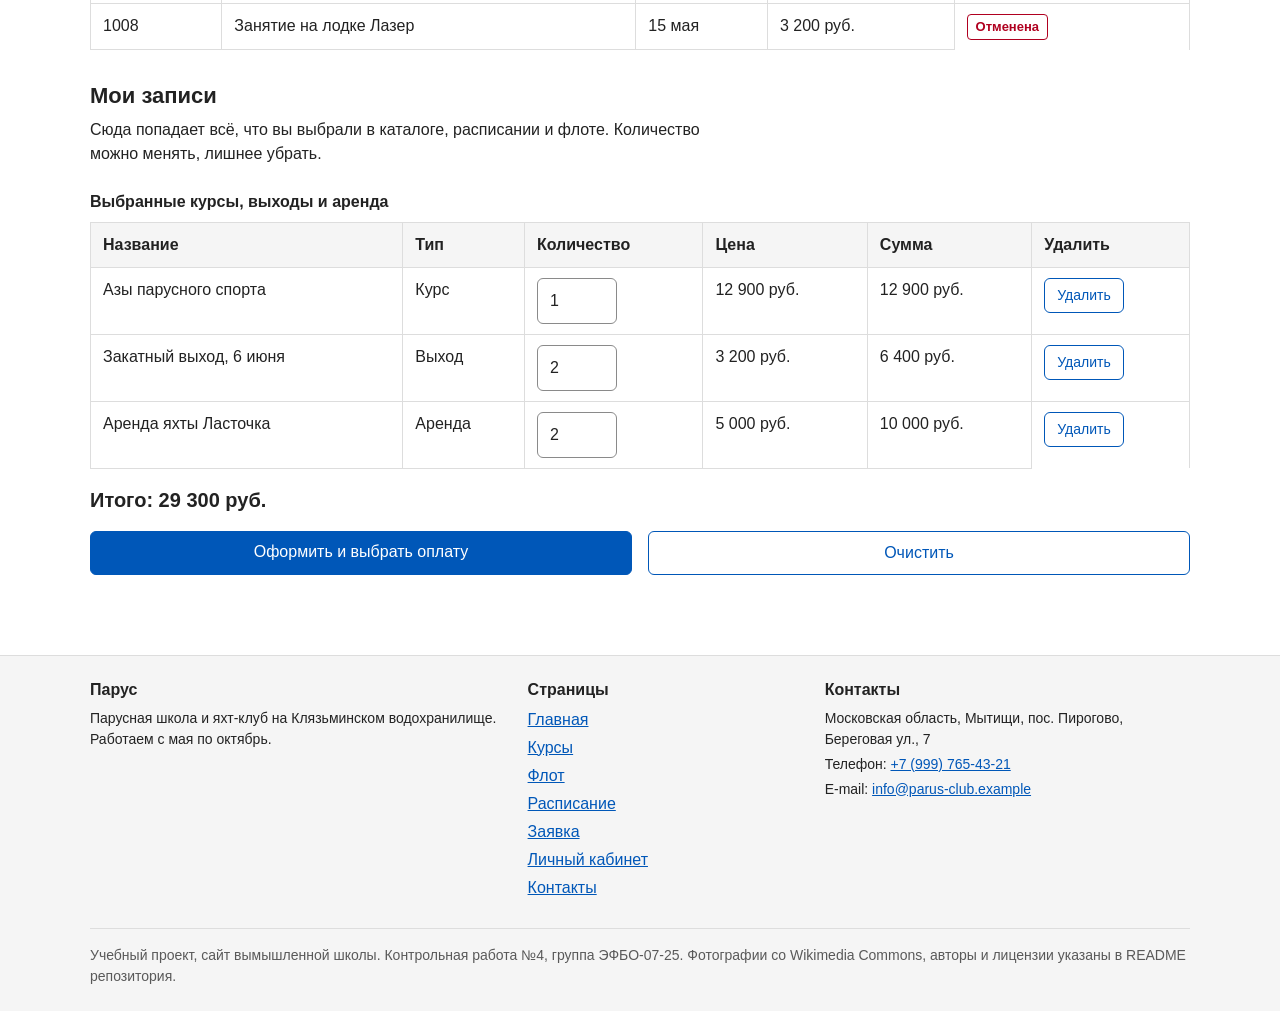
==== commit 94822dbe: "feat: add catalog DOM rendering and form validation" ====
--- a/account.html
+++ b/account.html
@@ -8,6 +8,8 @@
     <link rel="icon" href="images/favicon.svg" type="image/svg+xml">
     <link rel="stylesheet" href="css/style.css">
     <link rel="stylesheet" href="css/responsive.css">
+    <script src="js/data.js" defer></script>
+    <script src="js/utils.js" defer></script>
     <script src="js/main.js" defer></script>
 </head>
 <body>
@@ -227,7 +229,7 @@
                 <p class="site-footer__text">E-mail: <a href="mailto:info@parus-club.example">info@parus-club.example</a></p>
             </div>
         </div>
-        <p class="site-footer__copy">Учебный проект, сайт вымышленной школы. Контрольная работа №3, группа ЭФБО-07-25. Фотографии со Wikimedia Commons, авторы и лицензии указаны в README репозитория.</p>
+        <p class="site-footer__copy">Учебный проект, сайт вымышленной школы. Контрольная работа №4, группа ЭФБО-07-25. Фотографии со Wikimedia Commons, авторы и лицензии указаны в README репозитория.</p>
     </footer>
 </body>
 </html>
--- a/css/style.css
+++ b/css/style.css
@@ -351,6 +351,14 @@
     font-weight: bold;
 }
 
+/* Старая цена до скидки */
+.product-card__old-price {
+    margin-right: var(--space-xs);
+    font-size: 15px;
+    font-weight: normal;
+    color: var(--color-muted);
+}
+
 .review {
     margin: 0;
     padding: var(--space-md);
@@ -411,7 +419,8 @@
     font-size: 18px;
 }
 
-.catalog-count {
+.catalog-count,
+.cart-counter {
     font-weight: bold;
 }
 
@@ -501,6 +510,13 @@
     background-color: var(--color-surface-accent);
     border: 1px solid var(--color-primary);
     border-radius: var(--radius-md);
+}
+
+/* Сообщение формы с ошибкой: красная рамка и текст вместо синей рамки */
+.form__result--error {
+    color: var(--color-danger);
+    background-color: var(--color-white);
+    border-color: var(--color-danger);
 }
 
 /* ===============================
@@ -712,3 +728,18 @@
     border-color: var(--color-danger);
     border-width: 2px;
 }
+
+/* ===============================
+13. Проверка JavaScript
+=============================== */
+
+/* Блок для первой проверки скриптов: сюда main.js выводит текст через textContent */
+.product-output {
+    margin: 0;
+    padding: var(--space-md);
+    overflow-x: auto;
+    white-space: pre-wrap;
+    background-color: var(--color-surface);
+    border: 1px solid var(--color-border);
+    border-radius: var(--radius-md);
+}
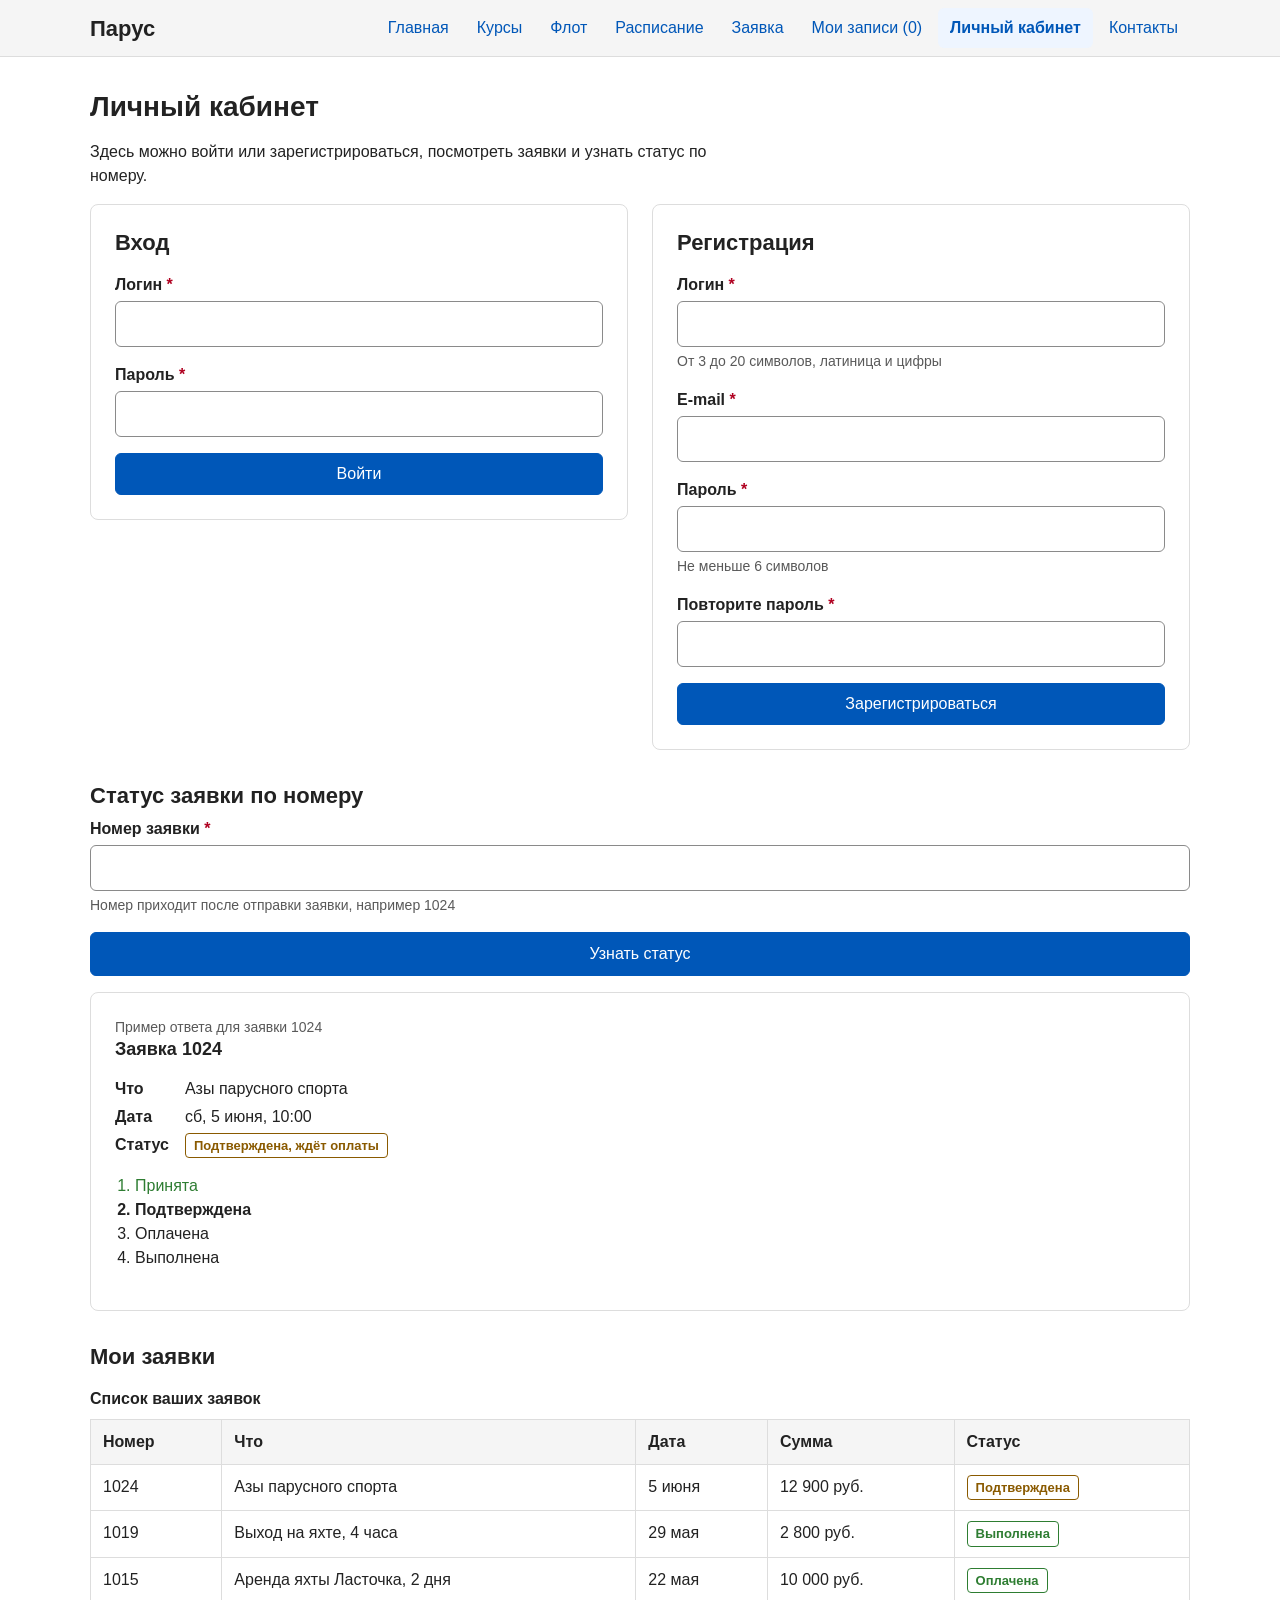
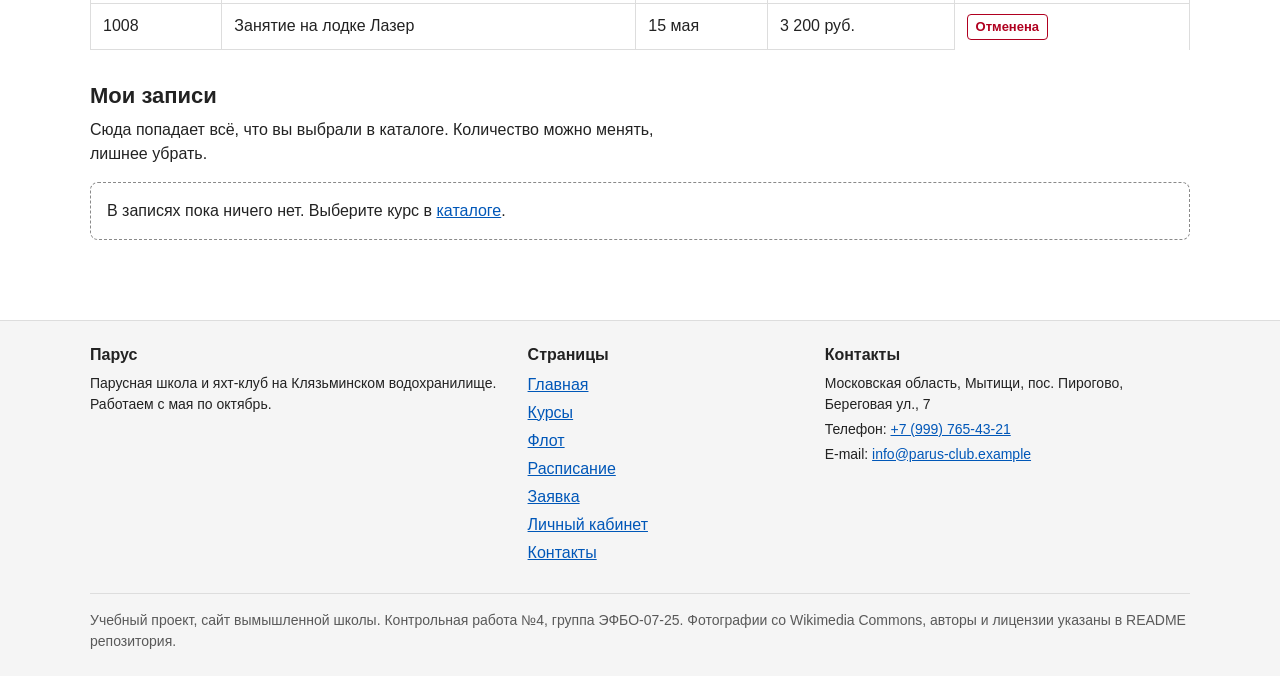
==== commit ef2fbe26: "feat: complete JavaScript shop project" ====
--- a/account.html
+++ b/account.html
@@ -10,6 +10,7 @@
     <link rel="stylesheet" href="css/responsive.css">
     <script src="js/data.js" defer></script>
     <script src="js/utils.js" defer></script>
+    <script src="js/cart.js" defer></script>
     <script src="js/main.js" defer></script>
 </head>
 <body>
@@ -28,6 +29,7 @@
                     <li class="site-nav__item"><a class="site-nav__link" href="fleet.html">Флот</a></li>
                     <li class="site-nav__item"><a class="site-nav__link" href="schedule.html">Расписание</a></li>
                     <li class="site-nav__item"><a class="site-nav__link" href="order.html">Заявка</a></li>
+                    <li class="site-nav__item"><a class="site-nav__link" href="account.html#cart">Мои записи <span data-cart-count>(0)</span></a></li>
                     <li class="site-nav__item"><a class="site-nav__link site-nav__link--active" href="account.html" aria-current="page">Личный кабинет</a></li>
                     <li class="site-nav__item"><a class="site-nav__link" href="contacts.html">Контакты</a></li>
                 </ul>
@@ -163,44 +165,23 @@
 
         <section class="section" id="cart">
             <h2 class="section__title">Мои записи</h2>
-            <p class="section__text">Сюда попадает всё, что вы выбрали в каталоге, расписании и флоте. Количество можно менять, лишнее убрать.</p>
-            <table class="info-table table--cards">
-                <caption id="cart-caption">Выбранные курсы, выходы и аренда</caption>
-                <thead>
-                    <tr><th scope="col">Название</th><th scope="col">Тип</th><th scope="col">Количество</th><th scope="col">Цена</th><th scope="col">Сумма</th><th scope="col">Удалить</th></tr>
-                </thead>
-                <tbody>
-                    <tr data-cart="1" data-kind="course" data-price="12900">
-                        <td data-label="Название">Азы парусного спорта</td>
-                        <td data-label="Тип">Курс</td>
-                        <td data-label="Количество"><input class="form__input" id="cart-qty-1" name="qty" type="number" min="1" max="14" value="1" aria-label="Количество: Азы парусного спорта"></td>
-                        <td data-label="Цена">12 900 руб.</td>
-                        <td data-label="Сумма">12 900 руб.</td>
-                        <td class="info-table__action" data-label="Удалить"><button class="button button--secondary button--small" type="button" data-remove="1">Удалить</button></td>
-                    </tr>
-                    <tr data-cart="2" data-kind="trip" data-price="3200">
-                        <td data-label="Название">Закатный выход, 6 июня</td>
-                        <td data-label="Тип">Выход</td>
-                        <td data-label="Количество"><input class="form__input" id="cart-qty-2" name="qty" type="number" min="1" max="14" value="2" aria-label="Количество: Закатный выход, 6 июня"></td>
-                        <td data-label="Цена">3 200 руб.</td>
-                        <td data-label="Сумма">6 400 руб.</td>
-                        <td class="info-table__action" data-label="Удалить"><button class="button button--secondary button--small" type="button" data-remove="2">Удалить</button></td>
-                    </tr>
-                    <tr data-cart="3" data-kind="rent" data-price="5000">
-                        <td data-label="Название">Аренда яхты Ласточка</td>
-                        <td data-label="Тип">Аренда</td>
-                        <td data-label="Количество"><input class="form__input" id="cart-qty-3" name="qty" type="number" min="1" max="14" value="2" aria-label="Количество: Аренда яхты Ласточка"></td>
-                        <td data-label="Цена">5 000 руб.</td>
-                        <td data-label="Сумма">10 000 руб.</td>
-                        <td class="info-table__action" data-label="Удалить"><button class="button button--secondary button--small" type="button" data-remove="3">Удалить</button></td>
-                    </tr>
-                </tbody>
-            </table>
-            <p class="cart__total" id="cart-total">Итого: 29 300 руб.</p>
-            <div class="form__actions">
-                <a class="button button--primary" href="order.html#payment">Оформить и выбрать оплату</a>
-                <button class="button button--secondary" type="button" data-clear-cart>Очистить</button>
-            </div>
+            <p class="section__text">Сюда попадает всё, что вы выбрали в каталоге. Количество можно менять, лишнее убрать.</p>
+            <p class="catalog-empty" id="cart-empty" hidden>В записях пока ничего нет. Выберите курс в <a href="courses.html">каталоге</a>.</p>
+            <div id="cart-content">
+                <table class="info-table table--cards">
+                    <caption id="cart-caption">Выбранные курсы</caption>
+                    <thead>
+                        <tr><th scope="col">Название</th><th scope="col">Тип</th><th scope="col">Количество</th><th scope="col">Цена</th><th scope="col">Сумма</th><th scope="col">Удалить</th></tr>
+                    </thead>
+                    <tbody id="cart-body"></tbody>
+                </table>
+                <p class="cart__total" id="cart-total"></p>
+                <div class="form__actions">
+                    <a class="button button--primary" href="order.html#payment">Оформить и выбрать оплату</a>
+                    <button class="button button--secondary" type="button" data-clear-cart>Очистить</button>
+                </div>
+            </div>
+            <p class="form__result" id="cart-message" aria-live="polite"></p>
         </section>
     </main>
 
--- a/css/style.css
+++ b/css/style.css
@@ -419,8 +419,7 @@
     font-size: 18px;
 }
 
-.catalog-count,
-.cart-counter {
+.catalog-count {
     font-weight: bold;
 }
 
@@ -728,18 +727,3 @@
     border-color: var(--color-danger);
     border-width: 2px;
 }
-
-/* ===============================
-13. Проверка JavaScript
-=============================== */
-
-/* Блок для первой проверки скриптов: сюда main.js выводит текст через textContent */
-.product-output {
-    margin: 0;
-    padding: var(--space-md);
-    overflow-x: auto;
-    white-space: pre-wrap;
-    background-color: var(--color-surface);
-    border: 1px solid var(--color-border);
-    border-radius: var(--radius-md);
-}
--- a/css/responsive.css
+++ b/css/responsive.css
@@ -47,6 +47,11 @@
 
 picture {
     display: block;
+}
+
+/* Атрибут hidden прячет элемент, даже если у его класса задан display */
+[hidden] {
+    display: none !important;
 }
 
 /*
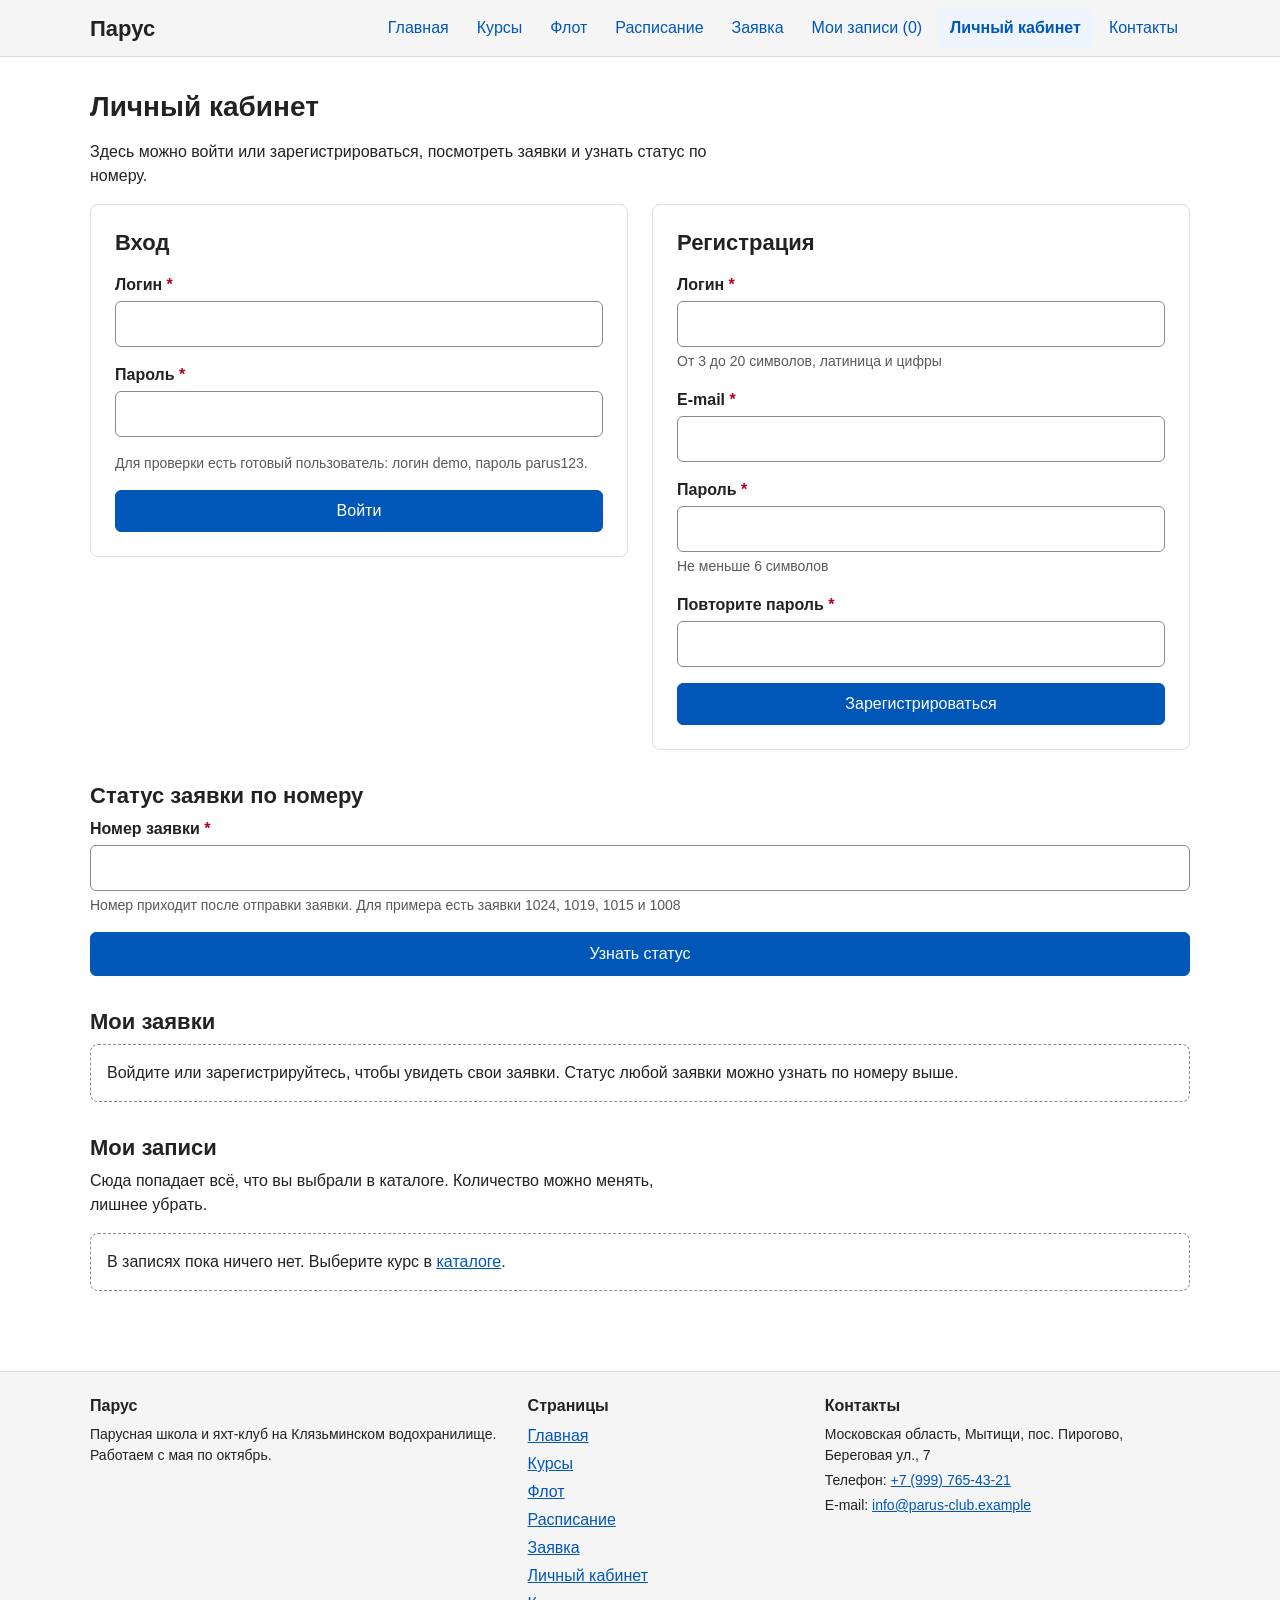
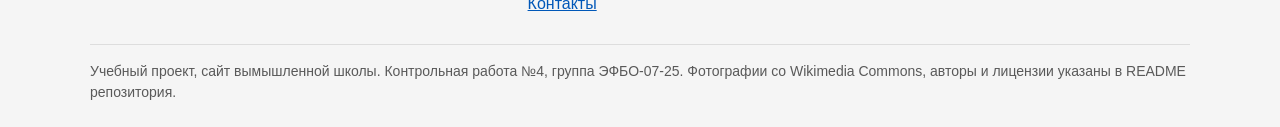
==== commit 9e996c06: "feat: add accounts, orders, payment methods and notifications" ====
--- a/account.html
+++ b/account.html
@@ -10,7 +10,10 @@
     <link rel="stylesheet" href="css/responsive.css">
     <script src="js/data.js" defer></script>
     <script src="js/utils.js" defer></script>
+    <script src="js/notify.js" defer></script>
     <script src="js/cart.js" defer></script>
+    <script src="js/validation.js" defer></script>
+    <script src="js/account.js" defer></script>
     <script src="js/main.js" defer></script>
 </head>
 <body>
@@ -45,7 +48,7 @@
             <div class="auth">
                 <section class="auth__box" aria-labelledby="login-title">
                     <h2 id="login-title">Вход</h2>
-                    <form class="form" id="login-form" action="account.html" method="get">
+                    <form class="form" id="login-form" novalidate>
                         <div class="form__group">
                             <label class="form__label" for="login-name">Логин <span class="form__required" aria-hidden="true">*</span></label>
                             <input class="form__input" id="login-name" name="login" type="text" required autocomplete="username" aria-describedby="login-name-error">
@@ -56,12 +59,14 @@
                             <input class="form__input" id="login-password" type="password" required autocomplete="current-password" aria-describedby="login-password-error">
                             <p class="form__error" id="login-password-error"></p>
                         </div>
+                        <p class="form__note">Для проверки есть готовый пользователь: логин demo, пароль parus123.</p>
                         <button class="button button--primary" type="submit">Войти</button>
+                        <div class="form__result" id="login-result" aria-live="polite"></div>
                     </form>
                 </section>
                 <section class="auth__box" aria-labelledby="register-title">
                     <h2 id="register-title">Регистрация</h2>
-                    <form class="form" id="register-form" action="account.html" method="get">
+                    <form class="form" id="register-form" novalidate>
                         <div class="form__group">
                             <label class="form__label" for="reg-name">Логин <span class="form__required" aria-hidden="true">*</span></label>
                             <input class="form__input" id="reg-name" name="login" type="text" required autocomplete="username" aria-describedby="reg-name-hint reg-name-error">
@@ -85,81 +90,46 @@
                             <p class="form__error" id="reg-password2-error"></p>
                         </div>
                         <button class="button button--primary" type="submit">Зарегистрироваться</button>
+                        <div class="form__result" id="register-result" aria-live="polite"></div>
                     </form>
                 </section>
             </div>
         </section>
 
+        <section class="section" id="account-user" aria-labelledby="account-user-title" hidden>
+            <h2 class="section__title" id="account-user-title">Вы вошли в кабинет</h2>
+            <div class="aside-box">
+                <p>Логин: <strong id="account-login"></strong></p>
+                <p>E-mail: <span id="account-email"></span></p>
+                <button class="button button--secondary" type="button" data-logout>Выйти</button>
+            </div>
+        </section>
+
         <section class="section" id="status">
             <h2 class="section__title">Статус заявки по номеру</h2>
-            <form class="form" id="status-form" action="account.html" method="get">
+            <form class="form" id="status-form" novalidate>
                 <div class="form__group">
                     <label class="form__label" for="status-number">Номер заявки <span class="form__required" aria-hidden="true">*</span></label>
                     <input class="form__input" id="status-number" name="number" type="number" required min="1" aria-describedby="status-number-hint status-number-error">
-                    <p class="form__note" id="status-number-hint">Номер приходит после отправки заявки, например 1024</p>
+                    <p class="form__note" id="status-number-hint">Номер приходит после отправки заявки. Для примера есть заявки 1024, 1019, 1015 и 1008</p>
                     <p class="form__error" id="status-number-error"></p>
                 </div>
                 <div class="form__actions">
                     <button class="button button--primary" type="submit">Узнать статус</button>
                 </div>
             </form>
-            <div class="status" id="status-result" aria-live="polite">
-                <p class="form__note">Пример ответа для заявки 1024</p>
-                <h3>Заявка 1024</h3>
-                <dl class="course__facts">
-                    <dt>Что</dt>
-                    <dd>Азы парусного спорта</dd>
-                    <dt>Дата</dt>
-                    <dd>сб, 5 июня, 10:00</dd>
-                    <dt>Статус</dt>
-                    <dd><span class="badge badge--wait">Подтверждена, ждёт оплаты</span></dd>
-                </dl>
-                <ol class="status-steps">
-                    <li class="status-steps__item status-steps__item--done">Принята</li>
-                    <li class="status-steps__item status-steps__item--current">Подтверждена</li>
-                    <li class="status-steps__item">Оплачена</li>
-                    <li class="status-steps__item">Выполнена</li>
-                </ol>
-            </div>
+            <div class="status" id="status-result" aria-live="polite"></div>
         </section>
 
         <section class="section" id="orders">
             <h2 class="section__title">Мои заявки</h2>
-            <table class="info-table table--cards">
+            <p class="catalog-empty" id="orders-empty"></p>
+            <table class="info-table table--cards" id="orders-table" hidden>
                 <caption id="orders-caption">Список ваших заявок</caption>
                 <thead>
-                    <tr><th scope="col">Номер</th><th scope="col">Что</th><th scope="col">Дата</th><th scope="col">Сумма</th><th scope="col">Статус</th></tr>
+                    <tr><th scope="col">Номер</th><th scope="col">Что</th><th scope="col">Дата</th><th scope="col">Сумма</th><th scope="col">Статус</th><th scope="col">Действие</th></tr>
                 </thead>
-                <tbody>
-                    <tr data-order="1024">
-                        <td data-label="Номер">1024</td>
-                        <td data-label="Что">Азы парусного спорта</td>
-                        <td data-label="Дата">5 июня</td>
-                        <td data-label="Сумма">12 900 руб.</td>
-                        <td data-label="Статус"><span class="badge badge--wait">Подтверждена</span></td>
-                    </tr>
-                    <tr data-order="1019">
-                        <td data-label="Номер">1019</td>
-                        <td data-label="Что">Выход на яхте, 4 часа</td>
-                        <td data-label="Дата">29 мая</td>
-                        <td data-label="Сумма">2 800 руб.</td>
-                        <td data-label="Статус"><span class="badge badge--ok">Выполнена</span></td>
-                    </tr>
-                    <tr data-order="1015">
-                        <td data-label="Номер">1015</td>
-                        <td data-label="Что">Аренда яхты Ласточка, 2 дня</td>
-                        <td data-label="Дата">22 мая</td>
-                        <td data-label="Сумма">10 000 руб.</td>
-                        <td data-label="Статус"><span class="badge badge--ok">Оплачена</span></td>
-                    </tr>
-                    <tr data-order="1008">
-                        <td data-label="Номер">1008</td>
-                        <td data-label="Что">Занятие на лодке Лазер</td>
-                        <td data-label="Дата">15 мая</td>
-                        <td data-label="Сумма">3 200 руб.</td>
-                        <td data-label="Статус"><span class="badge badge--closed">Отменена</span></td>
-                    </tr>
-                </tbody>
+                <tbody id="orders-body"></tbody>
             </table>
         </section>
 
--- a/css/style.css
+++ b/css/style.css
@@ -720,6 +720,19 @@
     color: var(--color-danger);
 }
 
+/* Недоступные поля (например, дни аренды для курса) выглядят серыми */
+.form__input:disabled,
+.form__select:disabled,
+.form__textarea:disabled {
+    color: var(--color-muted);
+    background-color: var(--color-surface);
+    cursor: not-allowed;
+}
+
+.form__check input:disabled + label {
+    color: var(--color-muted);
+}
+
 /* Поле с ошибкой выделяется рамкой и текстом сообщения под полем */
 .form__input[aria-invalid="true"],
 .form__select[aria-invalid="true"],
@@ -727,3 +740,93 @@
     border-color: var(--color-danger);
     border-width: 2px;
 }
+
+/* ===============================
+13. Всплывающие уведомления
+=============================== */
+
+.toasts {
+    position: fixed;
+    right: var(--space-md);
+    bottom: var(--space-md);
+    z-index: 2000;
+    display: grid;
+    gap: var(--space-sm);
+    width: min(100% - 32px, 380px);
+}
+
+.toast {
+    display: flex;
+    align-items: flex-start;
+    gap: var(--space-sm);
+    padding: 12px var(--space-md);
+    color: var(--color-text);
+    background-color: var(--color-white);
+    border: 2px solid var(--color-primary);
+    border-radius: var(--radius-md);
+}
+
+.toast--success {
+    border-color: var(--color-success);
+}
+
+.toast--error {
+    border-color: var(--color-danger);
+}
+
+.toast--warning {
+    border-color: var(--color-warning);
+}
+
+.toast__title {
+    flex: none;
+}
+
+.toast--success .toast__title {
+    color: var(--color-success);
+}
+
+.toast--error .toast__title {
+    color: var(--color-danger);
+}
+
+.toast--warning .toast__title {
+    color: var(--color-warning);
+}
+
+.toast--info .toast__title {
+    color: var(--color-primary);
+}
+
+.toast__text {
+    flex: 1;
+    min-width: 0;
+    overflow-wrap: anywhere;
+}
+
+.toast__close {
+    flex: none;
+    width: 32px;
+    height: 32px;
+    padding: 0;
+    font: inherit;
+    font-size: 20px;
+    line-height: 1;
+    color: var(--color-text);
+    background-color: var(--color-white);
+    border: 1px solid var(--color-field);
+    border-radius: var(--radius-sm);
+    cursor: pointer;
+}
+
+/* Итоговая сумма в форме заявки */
+.order-summary {
+    margin: 0;
+    font-size: 20px;
+    font-weight: bold;
+}
+
+/* Блок результата запроса статуса: пока пустой, не показываем рамку */
+.status:empty {
+    display: none;
+}
--- a/css/responsive.css
+++ b/css/responsive.css
@@ -590,7 +590,18 @@
 640px: большие телефоны и небольшие планшеты
 =============================== */
 
+/* Кнопка закрытия уведомления: на телефоне не меньше 44px */
+.toast__close {
+    width: 44px;
+    height: 44px;
+}
+
 @media (min-width: 640px) {
+    .toast__close {
+        width: 32px;
+        height: 32px;
+    }
+
     .products-grid,
     .facts,
     .contacts-grid,
